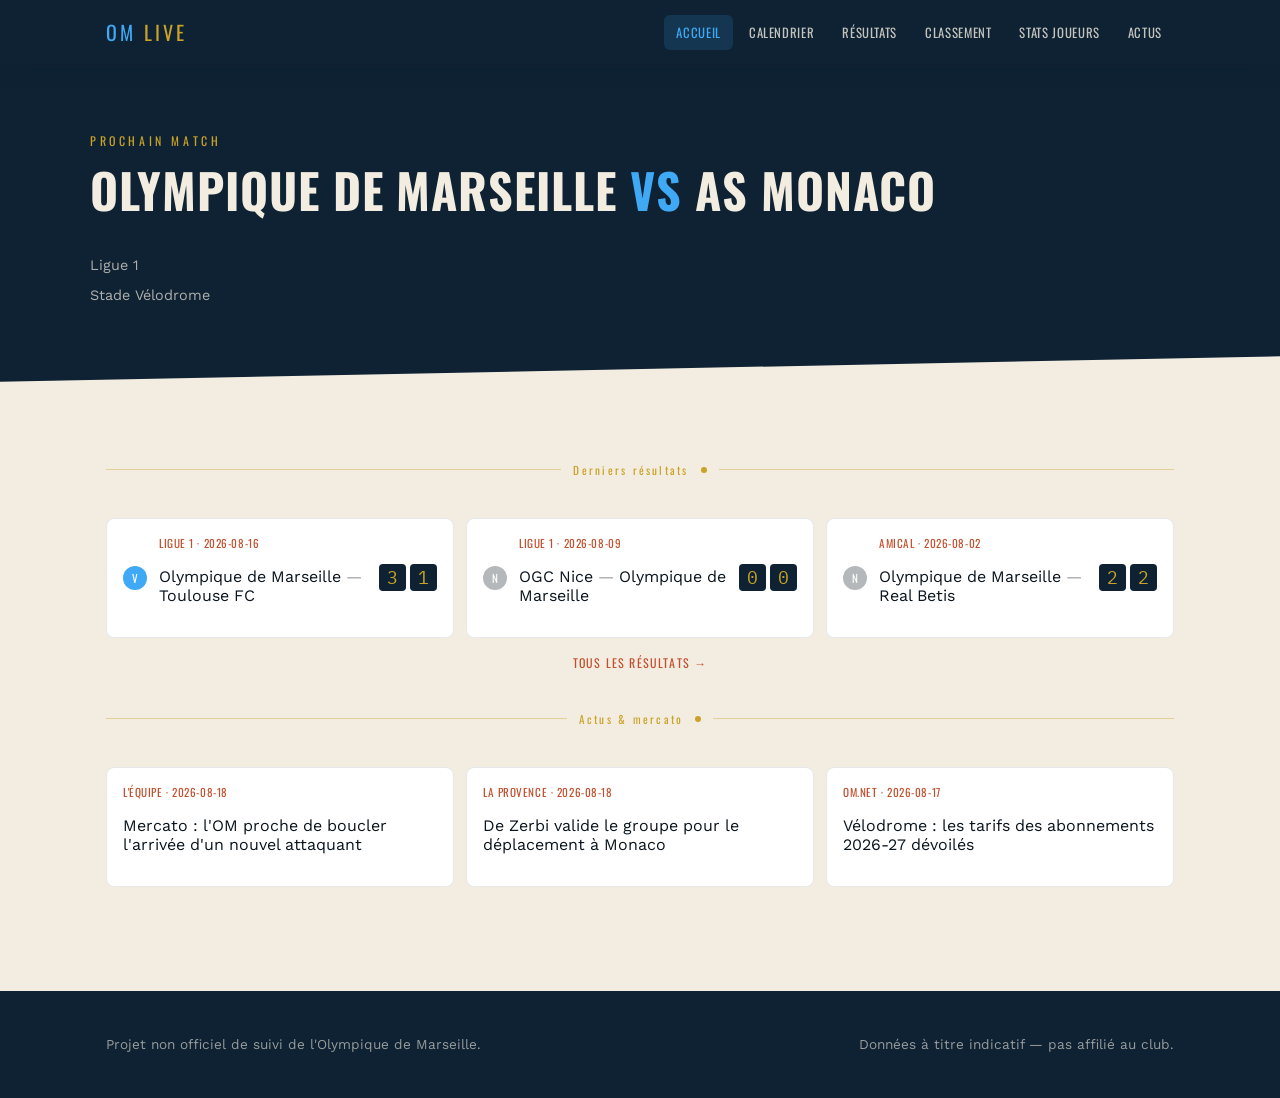
==== index.html @ ef864b4e "Add files via upload" ====
<!doctype html>
<html lang="fr">
<head>
  <meta charset="UTF-8" />
  <meta name="viewport" content="width=device-width, initial-scale=1.0" />
  <title>OM Live — Olympique de Marseille</title>
  <link rel="stylesheet" href="css/style.css" />
</head>
<body>
  <header class="site-header" id="site-header"></header>

  <section class="hero">
    <div class="hero-inner">
      <p class="eyebrow">PROCHAIN MATCH</p>
      <div id="hero-content">
        <h1 class="display">Chargement…</h1>
      </div>
    </div>
  </section>

  <main>
    <div class="divider"><span class="line"></span><span class="label">Derniers résultats</span><span class="dot"></span><span class="line"></span></div>
    <div class="grid cols-3" id="home-results"></div>
    <a class="link-more" href="resultats.html">Tous les résultats →</a>

    <div class="divider"><span class="line"></span><span class="label">Actus &amp; mercato</span><span class="dot"></span><span class="line"></span></div>
    <div class="grid cols-3" id="home-news"></div>
  </main>

  <footer class="site-footer" id="site-footer"></footer>

  <script src="js/data.js"></script>
  <script src="js/nav.js"></script>
  <script>
    renderNav("index.html");

    function renderCountdown(targetISO) {
      const diff = new Date(targetISO) - new Date();
      if (diff <= 0) return "";
      const d = Math.floor(diff / 86400000);
      const h = Math.floor((diff / 3600000) % 24);
      const m = Math.floor((diff / 60000) % 60);
      const cell = (label, val) => `
        <div class="countdown-cell">
          <span class="num">${String(val).padStart(2, "0")}</span>
          <span class="lbl">${label}</span>
        </div>`;
      return `<div class="countdown-digits">${cell("J", d)}${cell("H", h)}${cell("MIN", m)}</div>`;
    }

    getNextMatch().then((next) => {
      if (!next) return;
      document.getElementById("hero-content").innerHTML = `
        <h1>${next.home} <span class="vs">vs</span> ${next.away}</h1>
        <div class="countdown">
          ${renderCountdown(next.date)}
          <div class="hero-meta">
            <p>${next.competition}</p>
            <p>${next.venue}</p>
          </div>
        </div>`;
    });

    getResults().then((results) => {
      document.getElementById("home-results").innerHTML =
        results.slice(0, 3).map(resultCardHtml).join("");
    });

    getNews().then((news) => {
      document.getElementById("home-news").innerHTML =
        news.slice(0, 3).map(newsCardHtml).join("");
    });
  </script>
</body>
</html>
---- css/style.css ----
@import url('https://fonts.googleapis.com/css2?family=Oswald:wght@500;600;700&family=Work+Sans:wght@400;500;600&family=IBM+Plex+Mono:wght@500;600&display=swap');

:root {
  --nuit: #0E2233;
  --ciel: #3FA9F5;
  --bonnemere: #C9A227;
  --tuile: #C1502E;
  --sable: #F3EDE1;
  --encre: #0A141D;
}

* { box-sizing: border-box; }

body {
  margin: 0;
  background: var(--sable);
  color: var(--encre);
  font-family: 'Work Sans', sans-serif;
}

h1, h2, h3, .display {
  font-family: 'Oswald', sans-serif;
  text-transform: uppercase;
  letter-spacing: 0.02em;
  margin: 0;
}

a { color: inherit; text-decoration: none; }

.score {
  font-family: 'IBM Plex Mono', monospace;
}

/* --- Nav --- */
header.site-header {
  background: var(--nuit);
  color: var(--sable);
  position: sticky;
  top: 0;
  z-index: 30;
  box-shadow: 0 4px 20px rgba(14, 34, 51, 0.2);
}

.header-inner {
  max-width: 1100px;
  margin: 0 auto;
  padding: 0 16px;
  height: 64px;
  display: flex;
  align-items: center;
  justify-content: space-between;
}

.logo {
  font-family: 'Oswald', sans-serif;
  font-size: 1.25rem;
  letter-spacing: 0.15em;
  color: var(--ciel);
}
.logo span { color: var(--bonnemere); }

nav.main-nav {
  display: flex;
  gap: 4px;
  overflow-x: auto;
  padding: 0 16px 12px;
  max-width: 1100px;
  margin: 0 auto;
}

nav.main-nav a {
  font-family: 'Oswald', sans-serif;
  font-size: 0.8rem;
  text-transform: uppercase;
  letter-spacing: 0.05em;
  padding: 6px 12px;
  border-radius: 6px;
  color: rgba(243, 237, 225, 0.75);
  white-space: nowrap;
}

nav.main-nav a.active,
nav.main-nav a:hover {
  color: var(--ciel);
  background: rgba(63, 169, 245, 0.15);
}

@media (min-width: 768px) {
  nav.main-nav { display: none; }
  .header-inner nav.desktop-nav { display: flex; gap: 4px; }
}
.desktop-nav { display: none; }
@media (min-width: 768px) {
  .desktop-nav { display: flex; gap: 4px; }
  .desktop-nav a {
    font-family: 'Oswald', sans-serif;
    font-size: 0.8rem;
    text-transform: uppercase;
    letter-spacing: 0.05em;
    padding: 8px 12px;
    border-radius: 6px;
    color: rgba(243, 237, 225, 0.8);
  }
  .desktop-nav a.active, .desktop-nav a:hover {
    color: var(--ciel);
    background: rgba(63, 169, 245, 0.15);
  }
}

/* --- Layout --- */
main { max-width: 1100px; margin: 0 auto; padding: 40px 16px; min-height: 60vh; }
.page-title { font-size: 1.9rem; margin-bottom: 4px; }
.page-subtitle { color: rgba(10,20,29,0.6); margin-bottom: 32px; }

/* --- Hero (accueil) --- */
.hero {
  background: var(--nuit);
  color: var(--sable);
  clip-path: polygon(0 0, 100% 0, 100% 92%, 0 100%);
  padding: 56px 16px 64px;
}
.hero-inner { max-width: 1100px; margin: 0 auto; }
.eyebrow {
  font-family: 'Oswald', sans-serif;
  color: var(--bonnemere);
  font-size: 0.75rem;
  letter-spacing: 0.3em;
  margin-bottom: 12px;
}
.hero h1 { font-size: 2.2rem; line-height: 1.2; margin-bottom: 24px; }
.hero h1 .vs { color: var(--ciel); }
@media (min-width: 768px) { .hero h1 { font-size: 3rem; } }

.countdown { display: flex; gap: 24px; flex-wrap: wrap; align-items: flex-end; }
.countdown-digits { display: flex; gap: 12px; }
.countdown-cell { text-align: center; }
.countdown-cell .num {
  font-family: 'IBM Plex Mono', monospace;
  font-size: 1.8rem;
  background: rgba(255,255,255,0.05);
  border: 1px solid rgba(201,162,39,0.3);
  color: var(--bonnemere);
  padding: 8px 12px;
  border-radius: 6px;
  display: block;
}
.countdown-cell .lbl {
  font-size: 0.6rem;
  letter-spacing: 0.2em;
  color: rgba(243,237,225,0.5);
}
.hero-meta { font-size: 0.9rem; color: rgba(243,237,225,0.7); }

/* --- Divider --- */
.divider { display: flex; align-items: center; gap: 12px; margin: 40px 0; }
.divider .line { height: 1px; flex: 1; background: rgba(201,162,39,0.4); }
.divider .dot { width: 6px; height: 6px; border-radius: 50%; background: var(--bonnemere); }
.divider .label {
  font-family: 'Oswald', sans-serif;
  font-size: 0.7rem;
  letter-spacing: 0.2em;
  color: var(--bonnemere);
}

/* --- Cards --- */
.grid { display: grid; gap: 12px; }
@media (min-width: 768px) { .grid.cols-3 { grid-template-columns: repeat(3, 1fr); } }

.card {
  background: white;
  border: 1px solid rgba(14,34,51,0.1);
  border-radius: 8px;
  padding: 16px;
  transition: border-color 0.15s;
}
.card:hover { border-color: rgba(63,169,245,0.4); }

.tag {
  font-family: 'Oswald', sans-serif;
  font-size: 0.7rem;
  text-transform: uppercase;
  letter-spacing: 0.05em;
  color: var(--tuile);
  margin-bottom: 6px;
  display: block;
}

.fixture-row, .result-row {
  display: flex;
  align-items: center;
  justify-content: space-between;
  gap: 16px;
}
.result-row { gap: 12px; }
.badge {
  font-family: 'Oswald', sans-serif;
  font-size: 0.7rem;
  width: 24px; height: 24px;
  border-radius: 50%;
  color: white;
  display: flex; align-items: center; justify-content: center;
  flex-shrink: 0;
}
.badge.win { background: var(--ciel); }
.badge.loss { background: var(--tuile); }
.badge.draw { background: rgba(10,20,29,0.3); }

.score-digit {
  font-family: 'IBM Plex Mono', monospace;
  background: var(--nuit);
  color: var(--bonnemere);
  padding: 2px 8px;
  border-radius: 4px;
  font-size: 1.1rem;
}

.link-more {
  display: block;
  text-align: center;
  margin-top: 16px;
  font-family: 'Oswald', sans-serif;
  font-size: 0.75rem;
  letter-spacing: 0.1em;
  text-transform: uppercase;
  color: var(--tuile);
}
.link-more:hover { text-decoration: underline; }

/* --- Table --- */
table { width: 100%; border-collapse: collapse; background: white; border-radius: 8px; overflow: hidden; }
thead { background: var(--nuit); color: var(--sable); }
th, td { text-align: left; padding: 12px 16px; font-size: 0.9rem; }
th { font-family: 'Oswald', sans-serif; font-size: 0.7rem; text-transform: uppercase; letter-spacing: 0.05em; }
tbody tr { border-top: 1px solid rgba(14,34,51,0.05); }
tbody tr.highlight { background: rgba(63,169,245,0.1); font-weight: 500; }
td.center, th.center { text-align: center; }
.pts { color: var(--ciel); font-family: 'IBM Plex Mono', monospace; }
.goals { color: var(--ciel); font-family: 'IBM Plex Mono', monospace; }
.assists { color: var(--tuile); font-family: 'IBM Plex Mono', monospace; }

.note { font-size: 0.75rem; color: rgba(10,20,29,0.4); margin-top: 16px; }

/* --- Footer --- */
footer.site-footer {
  background: var(--nuit);
  color: rgba(243,237,225,0.6);
  margin-top: 64px;
}
.footer-inner {
  max-width: 1100px; margin: 0 auto; padding: 32px 16px;
  font-size: 0.85rem;
  display: flex; flex-direction: column; gap: 4px;
}
@media (min-width: 768px) { .footer-inner { flex-direction: row; justify-content: space-between; } }

@media (prefers-reduced-motion: reduce) {
  * { animation-duration: 0.01ms !important; transition-duration: 0.01ms !important; }
}
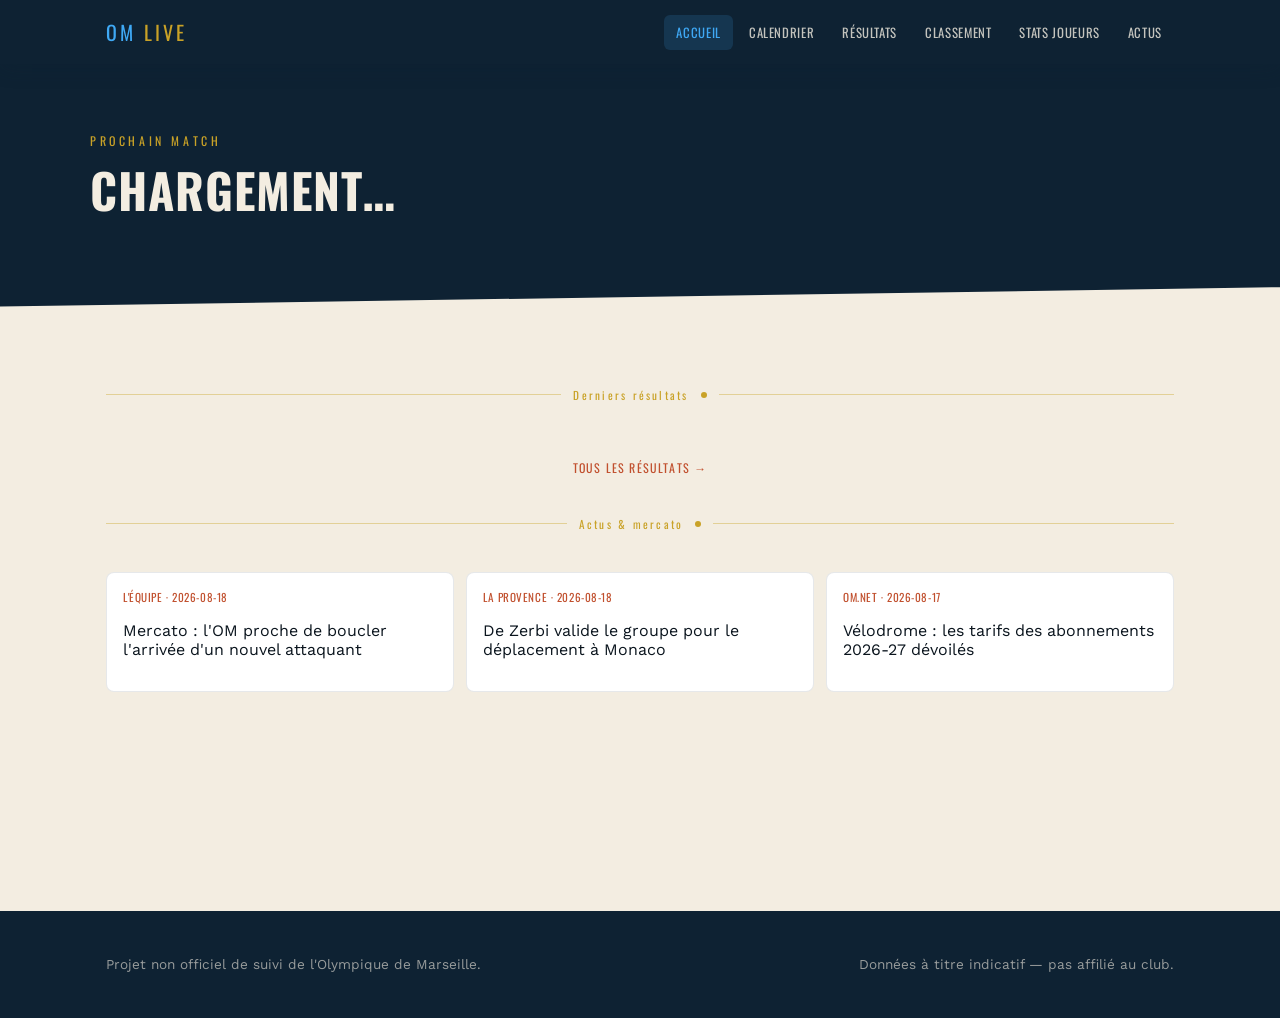
==== commit 9d6a8755: "Add files via upload" ====
--- a/index.html
+++ b/index.html
@@ -48,28 +48,37 @@
       return `<div class="countdown-digits">${cell("J", d)}${cell("H", h)}${cell("MIN", m)}</div>`;
     }
 
-    getNextMatch().then((next) => {
-      if (!next) return;
-      document.getElementById("hero-content").innerHTML = `
-        <h1>${next.home} <span class="vs">vs</span> ${next.away}</h1>
-        <div class="countdown">
-          ${renderCountdown(next.date)}
-          <div class="hero-meta">
-            <p>${next.competition}</p>
-            <p>${next.venue}</p>
-          </div>
-        </div>`;
-    });
+    function refreshHero() {
+      getNextMatch().then((next) => {
+        if (!next) return;
+        document.getElementById("hero-content").innerHTML = `
+          <h1>${next.home} <span class="vs">vs</span> ${next.away}</h1>
+          <div class="countdown">
+            ${renderCountdown(next.date)}
+            <div class="hero-meta">
+              <p>${next.competition}</p>
+              <p>${next.venue}</p>
+            </div>
+          </div>`;
+      });
+    }
 
-    getResults().then((results) => {
-      document.getElementById("home-results").innerHTML =
-        results.slice(0, 3).map(resultCardHtml).join("");
-    });
+    function refreshHomeResults() {
+      getResults().then((results) => {
+        document.getElementById("home-results").innerHTML =
+          results.slice(0, 3).map(resultCardHtml).join("");
+      });
+    }
 
     getNews().then((news) => {
       document.getElementById("home-news").innerHTML =
         news.slice(0, 3).map(newsCardHtml).join("");
     });
+
+    // Le compte à rebours se rafraîchit chaque minute ; les résultats
+    // toutes les 2 minutes (voir startAutoRefresh dans js/nav.js).
+    startAutoRefresh(refreshHero, 60000);
+    startAutoRefresh(refreshHomeResults, 120000);
   </script>
 </body>
 </html>
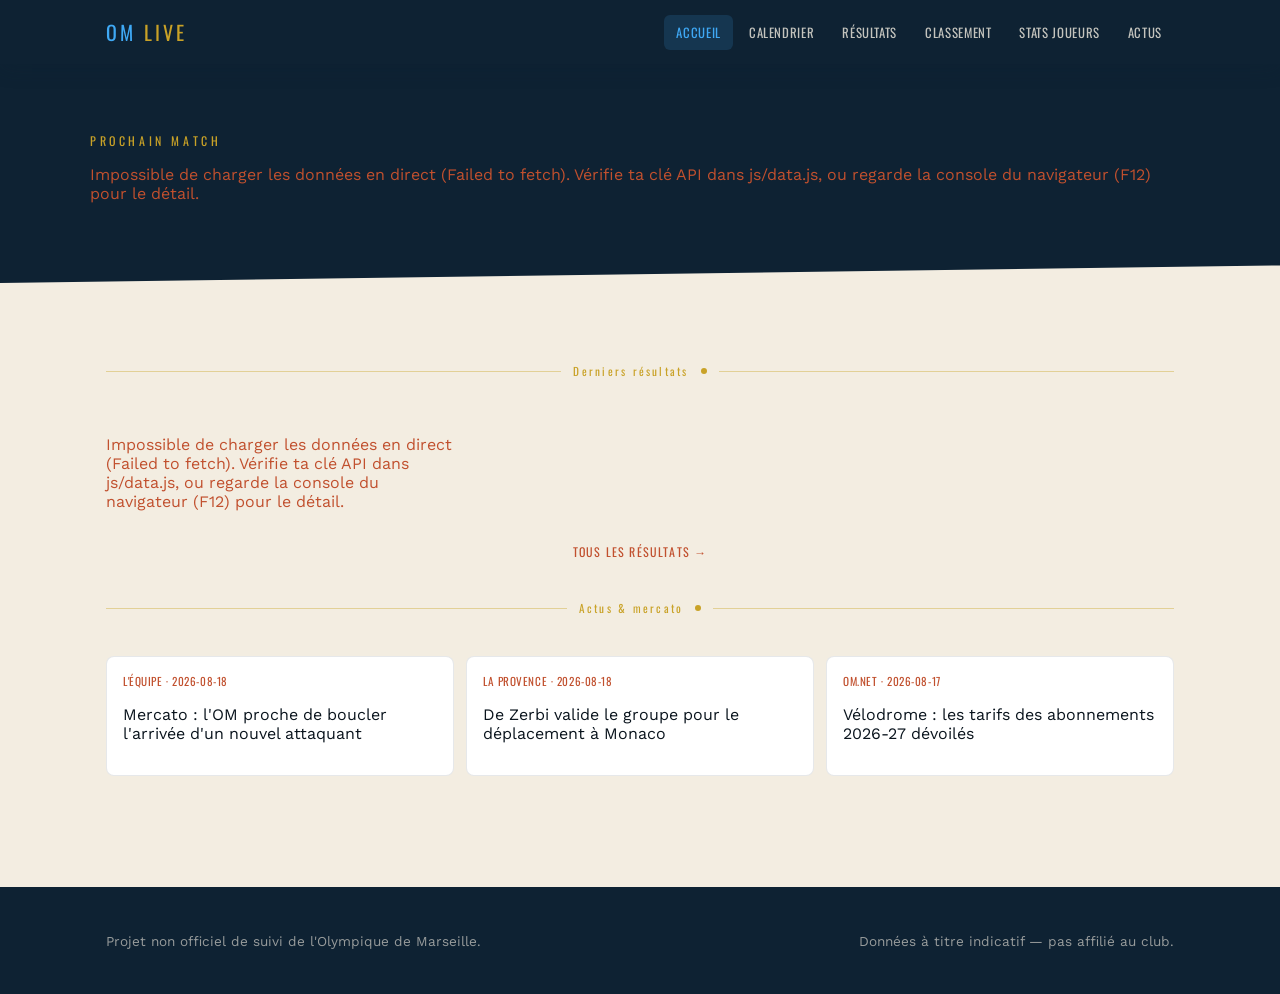
==== commit b39367dc: "Add files via upload" ====
--- a/index.html
+++ b/index.html
@@ -60,14 +60,14 @@
               <p>${next.venue}</p>
             </div>
           </div>`;
-      });
+      }).catch((err) => renderFetchError("hero-content", err));
     }
 
     function refreshHomeResults() {
       getResults().then((results) => {
         document.getElementById("home-results").innerHTML =
           results.slice(0, 3).map(resultCardHtml).join("");
-      });
+      }).catch((err) => renderFetchError("home-results", err));
     }
 
     getNews().then((news) => {
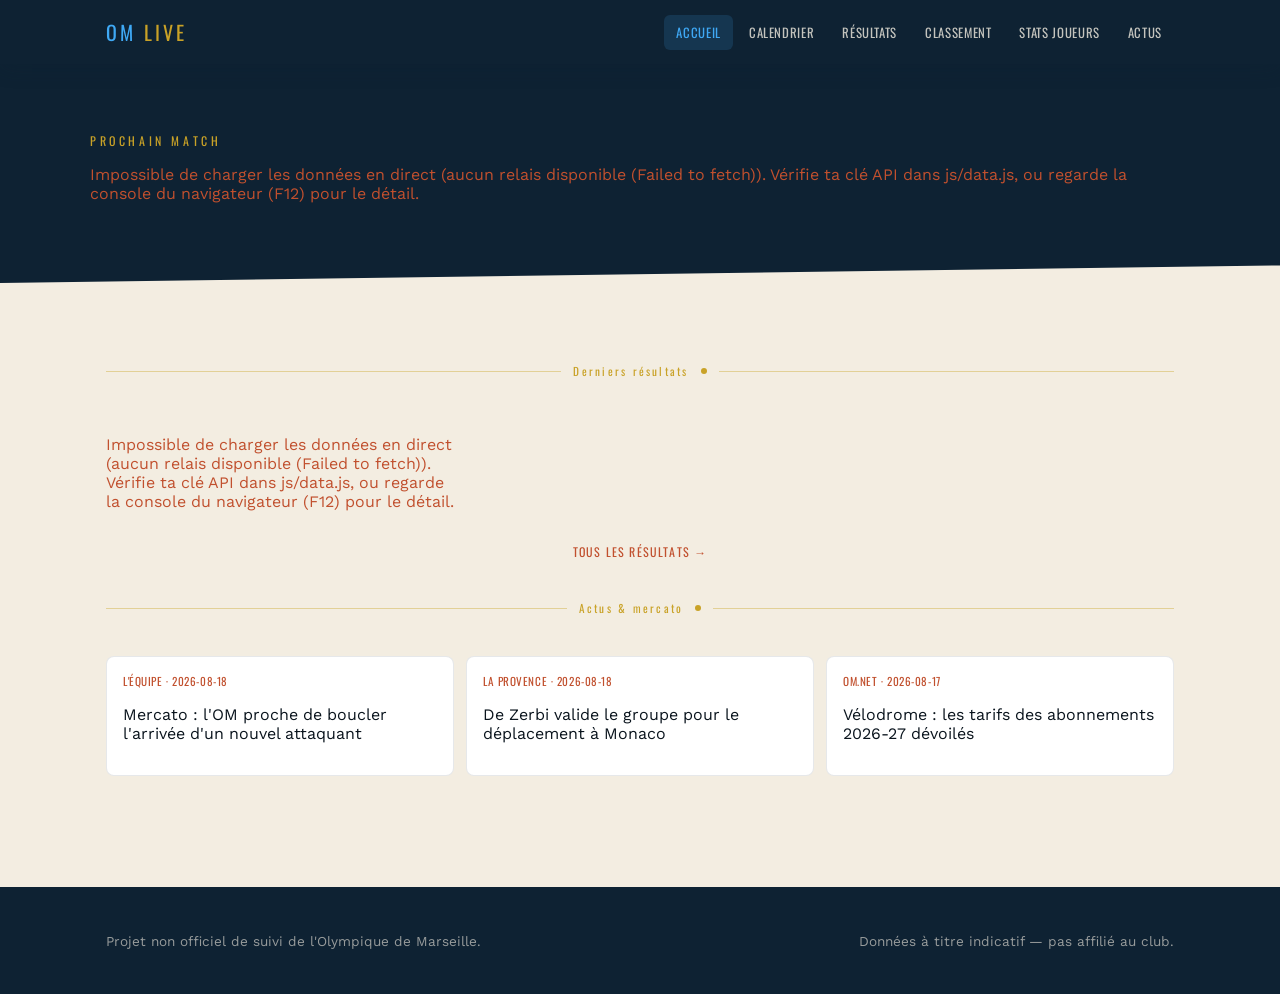
==== commit 1be8d051: "Add files via upload" ====
--- a/index.html
+++ b/index.html
@@ -4,6 +4,7 @@
   <meta charset="UTF-8" />
   <meta name="viewport" content="width=device-width, initial-scale=1.0" />
   <title>OM Live — Olympique de Marseille</title>
+  <link rel="icon" href="data:image/svg+xml,<svg xmlns=%22http://www.w3.org/2000/svg%22 viewBox=%220 0 100 100%22><rect width=%22100%22 height=%22100%22 rx=%2220%22 fill=%22%230E2233%22/><text x=%2250%22 y=%2268%22 font-size=%2255%22 text-anchor=%22middle%22 fill=%22%233FA9F5%22 font-family=%22Arial%22 font-weight=%22bold%22>OM</text></svg>" />
   <link rel="stylesheet" href="css/style.css" />
 </head>
 <body>
